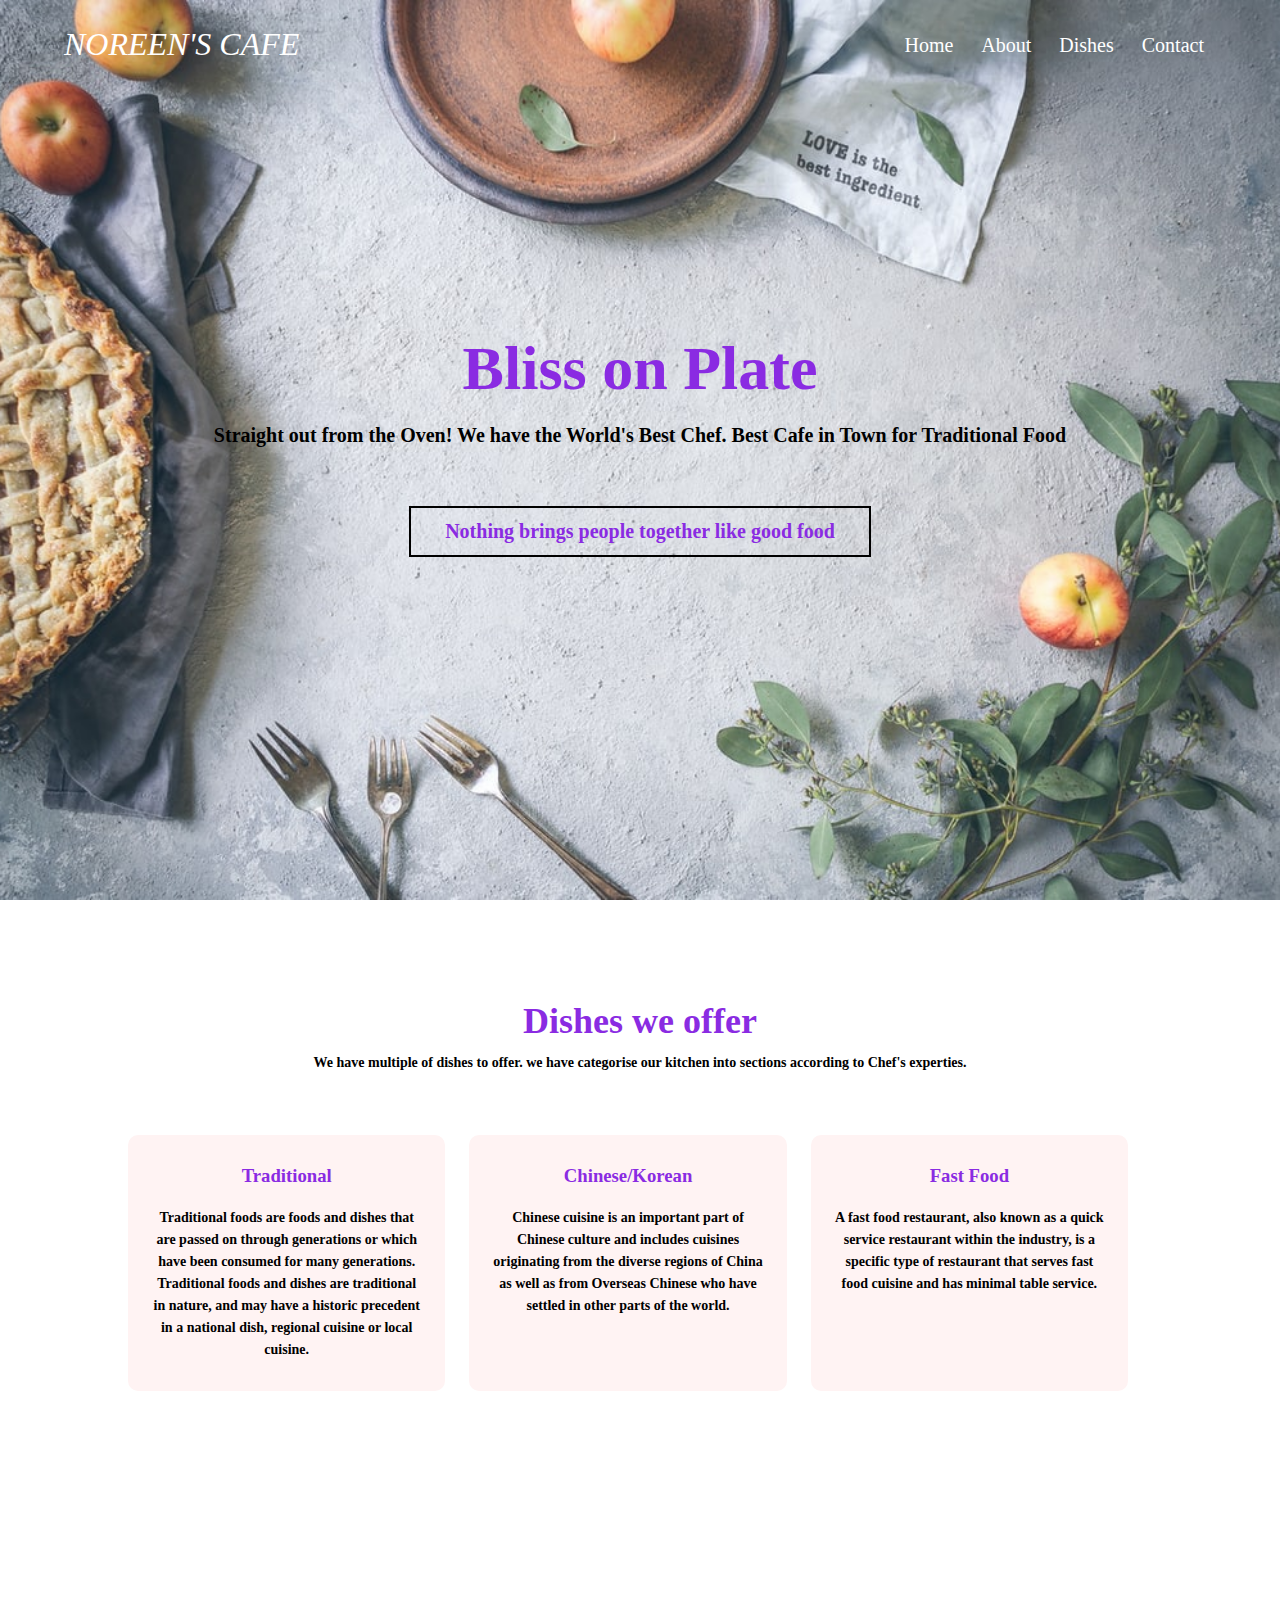
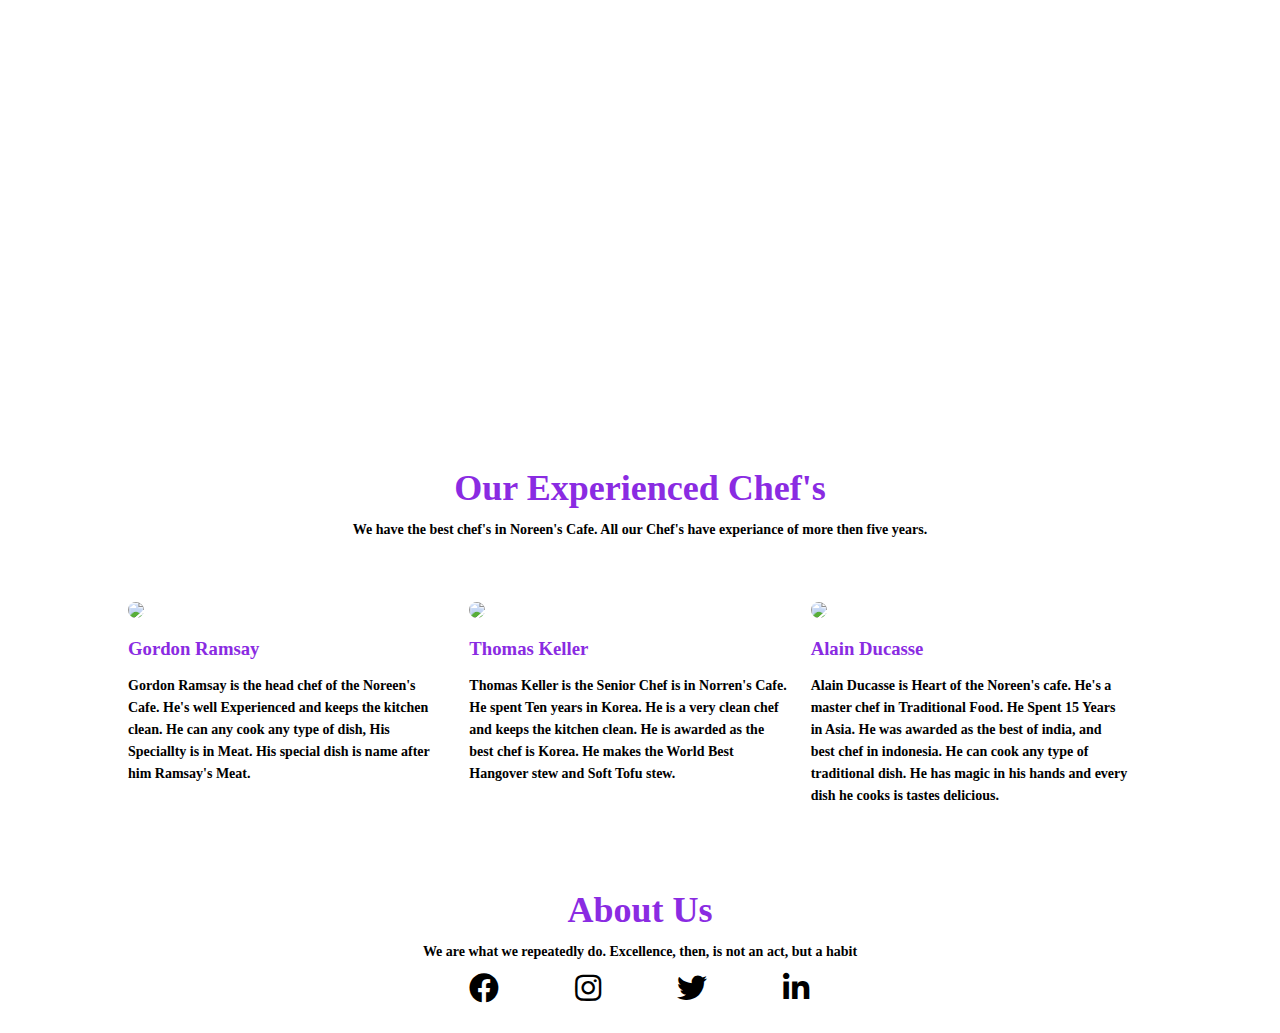
==== Index.html @ 7f660890 "init" ====
<!DOCTYPE html>
<html lang="en-US">
    <head>
        <meta name="viewport" content="widt=device-width, initial-scale=1.0">
        <title>Welcome To Noreen's Cafe</title>
        <link rel="stylesheet" href="style.css">
        <link rel="stylesheet" href="https://pro.fontawesome.com/releases/v5.10.0/css/all.css"/>
    </head>
    <body>
        <section class="header">
            <nav>
                <a class="cafe" href="Index.html">NOREEN'S CAFE</a>
                <div class="nav-links" id="navlink"> 
                    <i class="fa fa-times" onclick="hidemenu()"></i>
                    <ul>
                        <li><a href="Index.html">Home</a></li>
                        <li><a href="About.html">About</a></li>
                        <li><a href="dishes.html">Dishes</a></li>
                        <li><a href="Contact.html">Contact</a></li>
                    </ul>
                </div>
                <i class="fa fa-bars" onclick="showmenu()"></i>
            </nav>
            <div class="text-box">
                    <h1>Bliss on Plate</h1>
                    <p>Straight out from the Oven! We have the World's Best Chef. Best Cafe in Town for Traditional Food</p>
                    <h3 class="btn">Nothing brings people together like good food</h3>
            </div>
        </section>
        <!-------Dishes we offer-->
        <section class="dishes">
            <h1>Dishes we offer</h1>
            <p>We have multiple of dishes to offer. we have categorise our kitchen into sections according to Chef's experties.</p>
            <div class="row">
                    <div class="dishes-col">
                    <a href="dishes.html"><h3>Traditional</h3></a>
                    <a href="dishes.html"><p>Traditional foods are foods and dishes that are passed on through generations or which have been consumed for many generations.
                        Traditional foods and dishes are traditional in nature, and may have a historic precedent in a national dish, 
                        regional cuisine or local cuisine.</p></a>
                    </div>
                <div class="dishes-col">
                    <a href="dishes.html"><h3>Chinese/Korean</h3></a>
                    <a href="dishes.html"><p>Chinese cuisine is an important part of Chinese culture and includes cuisines originating from the diverse regions of China 
                        as well as from Overseas Chinese who have settled in other parts of the world.</p></a>
                </div>
                <div class="dishes-col">
                    <a href="dishes.html"><h3>Fast Food</h3></a>
                    <a href="dishes.html"><p>A fast food restaurant, also known as a quick service restaurant within the industry, 
                        is a specific type of restaurant that serves fast food cuisine and has minimal table service.</p></a>
                </div>
            </div>
        </section>
        <!--Video's-->
        <section class="video">
            <div class="videowrapper">
                <iframe  src="https://www.youtube.com/embed/PZ4pctQMdg4" title="YouTube video player" frameborder="0" allowfullscreen></iframe>
            </div>
        </section>
        <!--Our Chef's-->
        <section class="chef">
            <h1>Our Experienced Chef's</h1>
            <p>We have the best chef's in Noreen's Cafe. All our Chef's have experiance of more then five years.</p>
            <div class="row">
                <div class="chef-col">
                    <img src="images/chef6.jpg">
                    <h3>Gordon Ramsay</h3>
                    <p>Gordon Ramsay is the head chef of the Noreen's Cafe. He's well Experienced and keeps the kitchen clean. He can any cook any type of dish,
                        His Speciallty is in Meat. His special dish is name after him Ramsay's Meat.
                    </p>
                </div>
                <div class="chef-col">
                    <img src="images/chef4.jpg">
                    <h3>Thomas Keller</h3>
                    <p>Thomas Keller is the Senior Chef is in Norren's Cafe. He spent Ten years in Korea. He is a very clean chef and keeps the kitchen clean.
                        He is awarded as the best chef is Korea. He makes the World Best Hangover stew and Soft Tofu stew.
                    </p>
                </div>
                <div class="chef-col">
                    <img src="images/chef5.jpg">
                    <h3>Alain Ducasse</h3>
                    <p>Alain Ducasse is Heart of the Noreen's cafe. He's a master chef in Traditional Food. He Spent 15 Years in Asia. He was awarded as the best of india, and best chef in indonesia.
                        He can cook any type of traditional dish. He has magic in his hands and every dish he cooks is tastes delicious.
                    </p>
                </div>
            </div>
        </section>
        <section class="footer">
            <h1>About Us</h4>
            <p>We are what we repeatedly do. Excellence, then, is not an act, but a habit</p>
            <div class="icons">
                <i class="fab fa-facebook"></i>
                <i class="fab fa-instagram"></i>
                <i class="fab fa-twitter"></i>
                <i class="fab fa-linkedin-in"></i>
            </div>
        </section>
        






        <!--Script for toggle menu-->
        <script>
            var navlink = document.getElementById("navlink");
            function showmenu(){
                navlink.style.right = "0";
            }
            function hidemenu(){
                navlink.style.right = "-200px";
            }
        </script>
    </body>
</html>
---- style.css ----
*{
    margin:0;
    padding: 0;
    font-family:cursive;
}
.header{
    min-height: 100vh;
    width: 100%;
    background-image: url(Images/home6.jpg);
    background-position: center;
    background-size: cover;
    position: relative;
}
.header2{
    min-height: 100vh;
    width: 100%;
    background-image: url(Images/home7.jpg);
    background-position: center;
    background-size: cover;
    position: relative;
}
.header3{
    min-height: 80vh;
    width: 100%;
    background-image: url(Images/contact.jpg);
    background-position: center;
    background-size: cover;
    position: relative;
}
.header4{
    min-height: 30vh;
    width: 100%;
    background-position: center;
    background-size: cover;
    position: relative;
}
nav{
    display: flex;
    padding: 2% 5%;
    justify-content: space-between;
    align-items: center;
}
.cafe{
    color: white;
    font-size:xx-large;
    text-decoration: none;
    font-style: italic;
}
.cafe::after{
    content: '';
    width: 0%;
    height: 2px;
    background: red;
    display: block;
    margin: auto;
    transition: 0.5s;
}
.cafe:hover::after{
    width: 150px;
}
.nav-links{
    flex: 1;
    text-align: right;
}
.nav-links ul li{
    list-style: none;
    display: inline-block;
    padding: 8px 12px;
    position: relative;
}
.nav-links a{
    color: white;
    text-decoration: none;
    font-size: 20px;
}
.text-box{
    width: 90%;
    color:black;
    position: absolute;
    top: 50%;
    left: 50%;
    transform: translate(-50%,-50%);
    text-align: center;
}
.text-box h1{
    font-size: 62px;
    color:blueviolet;
}
.text-box p{
    margin: 10px 0 40px;
    color:black;
    font-size: 20px;
    font-weight: bold;
}
.btn{
    display: inline-block;
    text-decoration: none;
    color: blueviolet;
    border: 2px solid black;
    padding: 12px 34px;
    font-size: 20px;
    background: transparent;
    position: relative;
    cursor: pointer;
}
.btn:hover{
    border: 2px solid olivedrab;
    background: olivedrab;
    transition: 1s;
    color: aliceblue;
}
nav .fa{
    display: none;
}
@media(max-width: 700px){
    .cafe{
        margin-top: 30px;
    }
    .text-box p{
        margin: 10px 0 40px;
        color:black;
        font-size: 10px;
        font-weight: bold;
    }
    .btn{
        display: inline-block;
        text-decoration: none;
        color: blueviolet;
        border: 2px solid black;
        padding: 12px 34px;
        font-size: 14px;
        background: transparent;
        position: relative;
        cursor: pointer;
    }
    .nav-links ul li{
        display: block;
    }
    .nav-links{
        position: absolute;
        background: blueviolet;
        height: 100vh;
        width: 200px;
        top: 0;
        right: -200px;
        text-align: left;
        z-index: 2;
        transition: 1s;
    }
    nav .fa{
        display: block;
        color: whitesmoke;
        margin: 10px;
        font-size: 22px;
        cursor: pointer;
    }
    .nav-links ul{
        padding: 30px;
    }
}

/*-----dishes------*/

.dishes{
    width: 80%;
    margin: auto;
    text-align: center;
    padding-top: 100px;
}
a{
    text-decoration: none;
    color: black;
}
h1{
    color:blueviolet;
    font-size: 36px;
    font-weight: 600;
}
p{
    font-size: 14px;
    font-weight: bold;
    line-height: 22px;
    padding: 10px;
}

.row{
    margin-top: 5%;
    display: flex;
    justify-content: space-between;
}
.dishes-col{
    flex-basis: 31%;
    background: #fff3f3;
    border-radius: 10px;
    margin-bottom: 5%;
    padding: 20px 12px;
    box-sizing: border-box;
}
h3{
    color: blueviolet;
    text-align: center;
    font-weight: 600;
    margin: 10px 0;
}
.dishes-col:hover{
    box-shadow: 0 0 20px 0px ;
}
@media(max-width:700px) {
    .row{
        flex-direction: column;
    }
}
/*-Video-*/
.video{
    margin: 0 auto;
    width: 80%;
}
.videowrapper {
    position: relative;
    padding-bottom: 20%;
    padding-top: 20px;
    height: 0px;
}
.videowrapper iframe{
    position: absolute;
    padding-bottom: 10%;
    left: 10%;
    top: 0px;
    right: 0px;
    bottom: 0px;
    height: 200%;
    width: 80%;
}
.chef{
    width: 80%;
    margin: auto;
    margin-top: 400px;
    text-align: center;
}
.chef-col{
    flex-basis: 31%;
    border-radius: 10px;
    margin-bottom: 5%;
    text-align: left;
}
.chef-col img{
    width: 100%;
    border-radius: 10px;
}
.chef-col p{
    padding: 0%;
}
.chef-col h3{
    margin-top: 16px;
    margin-bottom: 15px;
    text-align: left;
}
@media (max-width: 700px) {
    .chef{
        margin-top: 150px;
    }
    .header4 h3{
        margin-top: 50px;
    }
}
.footer{
    width: 100%;
    text-align: center;
    padding: 30px 0;
}
/* Dishes*/
.dish{
    width: 80%;
    margin: auto;
    text-align: center;
}
.dish-col{
    flex-basis: 45%;
    border-radius: 10px;
    margin-bottom: 5%;
    text-align: center;
}
.dish img{
    width: 100%;
    border-radius: 10px;
}
.dish h1{
    margin-top: 30px;
}

.dish-coll{
    flex-basis: auto;
    border-radius: 10px;
    margin-bottom: 5%;
    text-align: center;
}
.dish-colll{
    flex-basis: 31%;
    border-radius: 10px;
    margin-bottom: 5%;
    text-align: left;
}
.map{
    width: 80%;
    margin: auto;
    text-align: center;
    margin-bottom: 30px;
}
.map h1{
    margin-top: 30px;
}
.map iframe{
    width: 100%;
    min-height: 60vh;
}
.header4 h3{
    color: black;
    text-align: center;
}
.header4 h1{
    color: black;
    text-align: center;
    font-size: 60px;
}
.chef-about{
    display: block;
    position: relative;
    width: 200px;
    height: 200px;
    overflow: hidden;
    border-radius: 50%;
    margin-left: auto;
    margin-right: auto;
}
.chef-about img{
    width: auto;
    height: 100%;
    margin-left: -50px;
}
.bio{
    width: 80%;
    margin: auto;
    text-align: center;
    margin-top: 30px;
    margin-bottom: 30px;
}

.fab{
    width: 100px;
    font-size: 30px;
}

.note{
    width: 40%;
    margin: auto;
    border-radius: 5px;
    
    padding: 20px;
}
.note h1{
    text-align: center;
}
input[type=text], select, textarea {
    width: 100%;
    padding: 12px;
    border: 1px solid #ccc;
    border-radius: 4px;
    resize: vertical;
  }
  
  input[type=submit] {
    background-color: #4CAF50;
    color: white;
    padding: 12px 20px;
    border: none;
    border-radius: 4px;
    cursor: pointer;
    float: right;
  }
  
  input[type=submit]:hover {
    background-color: #45a049;
  }
  .col-25 {
    width: 20%;
    margin-top: 6px;
  }
  
  .col-75 {
    float: left;
    width: 50%;
    margin-top: 6px;
  }
  
  /* Clear floats after the columns */
  .row:after {
    content: "";
    display: table;
    clear: both;
  }
  
  /* Responsive layout - when the screen is less than 600px wide, make the two columns stack on top of each other instead of next to each other */
  @media screen and (max-width: 600px) {
    .col-25, .col-75, input[type=submit] {
      width: 100%;
      margin-top: 0;
    }
  }
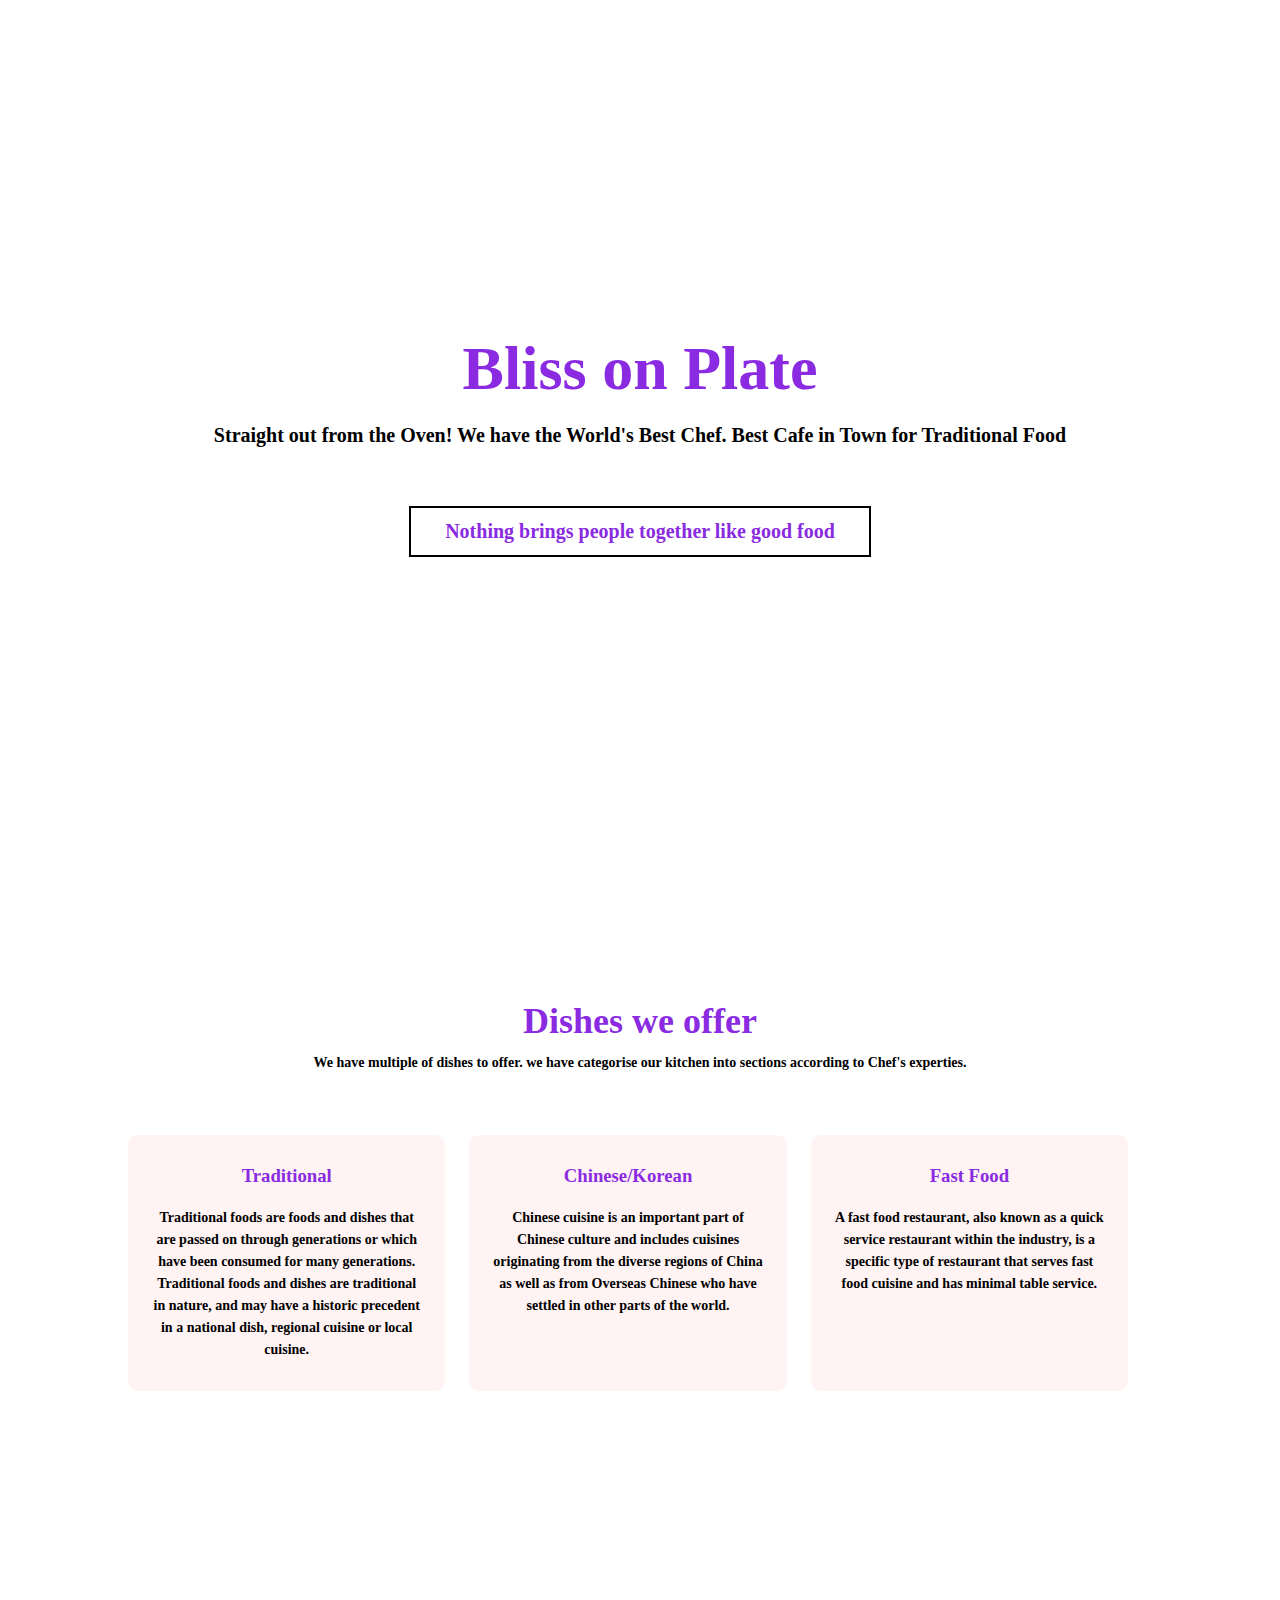
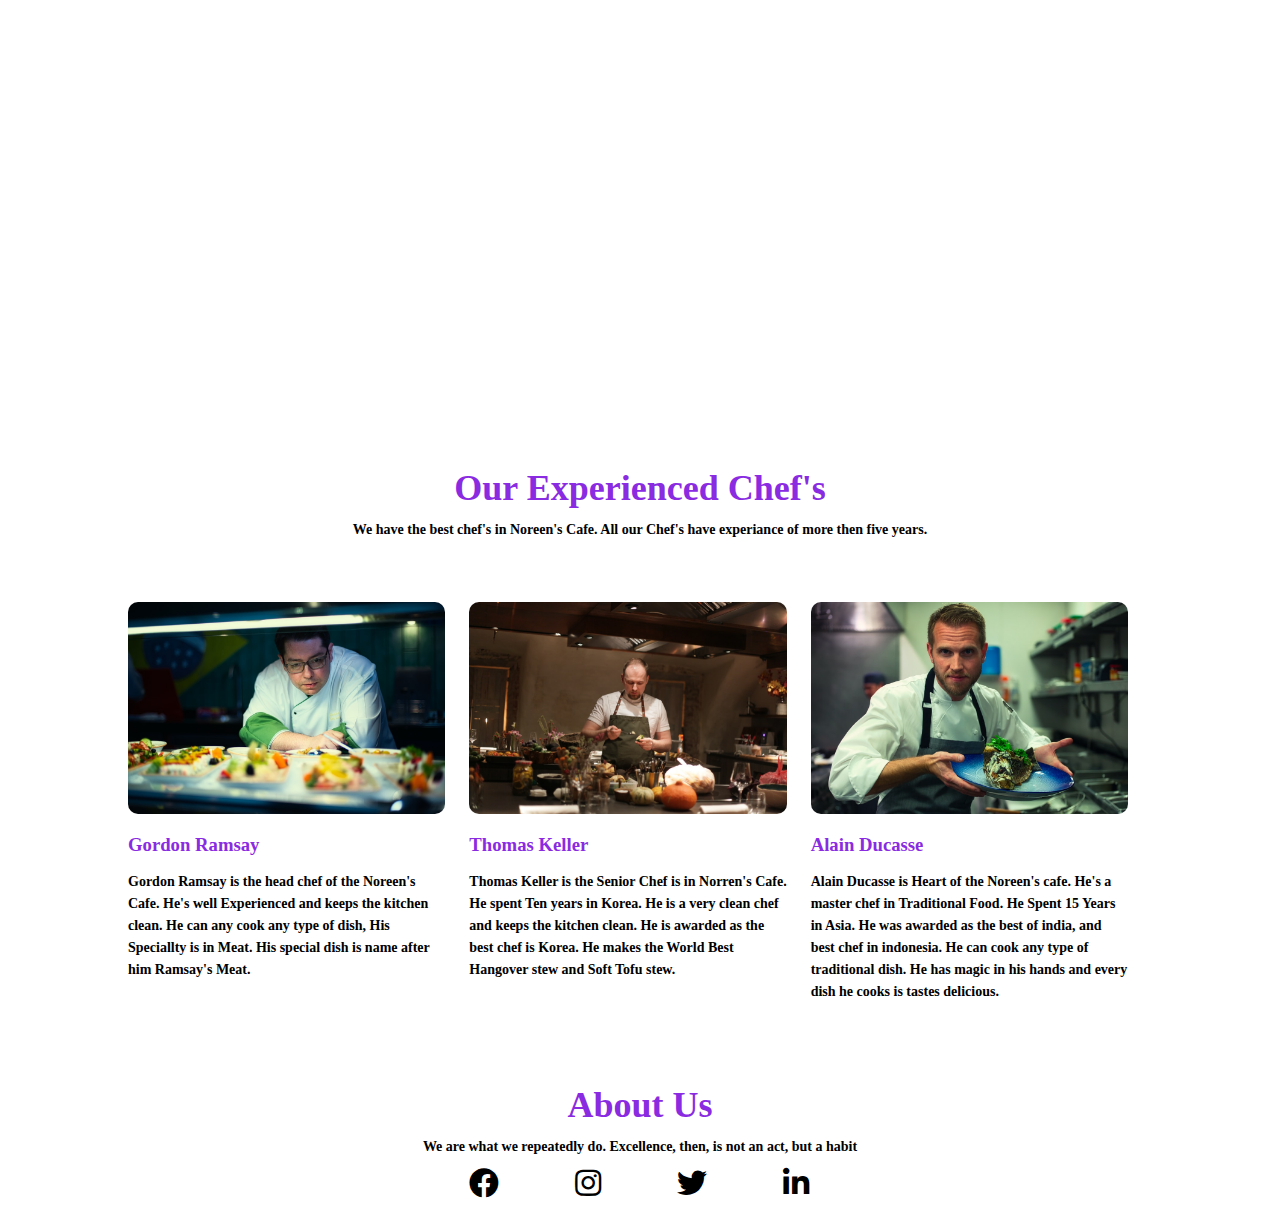
==== commit 1740b8ba: "assetsfolder" ====
--- a/Index.html
+++ b/Index.html
@@ -3,7 +3,7 @@
     <head>
         <meta name="viewport" content="widt=device-width, initial-scale=1.0">
         <title>Welcome To Noreen's Cafe</title>
-        <link rel="stylesheet" href="style.css">
+        <link rel="stylesheet" href="assets/Style/style.css">
         <link rel="stylesheet" href="https://pro.fontawesome.com/releases/v5.10.0/css/all.css"/>
     </head>
     <body>
@@ -62,21 +62,21 @@
             <p>We have the best chef's in Noreen's Cafe. All our Chef's have experiance of more then five years.</p>
             <div class="row">
                 <div class="chef-col">
-                    <img src="images/chef6.jpg">
+                    <img src="assets/Images/chef6.jpg">
                     <h3>Gordon Ramsay</h3>
                     <p>Gordon Ramsay is the head chef of the Noreen's Cafe. He's well Experienced and keeps the kitchen clean. He can any cook any type of dish,
                         His Speciallty is in Meat. His special dish is name after him Ramsay's Meat.
                     </p>
                 </div>
                 <div class="chef-col">
-                    <img src="images/chef4.jpg">
+                    <img src="assets/Images/chef4.jpg">
                     <h3>Thomas Keller</h3>
                     <p>Thomas Keller is the Senior Chef is in Norren's Cafe. He spent Ten years in Korea. He is a very clean chef and keeps the kitchen clean.
                         He is awarded as the best chef is Korea. He makes the World Best Hangover stew and Soft Tofu stew.
                     </p>
                 </div>
                 <div class="chef-col">
-                    <img src="images/chef5.jpg">
+                    <img src="assets/Images/chef5.jpg">
                     <h3>Alain Ducasse</h3>
                     <p>Alain Ducasse is Heart of the Noreen's cafe. He's a master chef in Traditional Food. He Spent 15 Years in Asia. He was awarded as the best of india, and best chef in indonesia.
                         He can cook any type of traditional dish. He has magic in his hands and every dish he cooks is tastes delicious.
--- a/assets/Style/style.css
+++ b/assets/Style/style.css
@@ -0,0 +1,408 @@
+*{
+    margin:0;
+    padding: 0;
+    font-family:cursive;
+}
+.header{
+    min-height: 100vh;
+    width: 100%;
+    background-image: url(Images/home6.jpg);
+    background-position: center;
+    background-size: cover;
+    position: relative;
+}
+.header2{
+    min-height: 100vh;
+    width: 100%;
+    background-image: url(Images/home7.jpg);
+    background-position: center;
+    background-size: cover;
+    position: relative;
+}
+.header3{
+    min-height: 80vh;
+    width: 100%;
+    background-image: url(Images/contact.jpg);
+    background-position: center;
+    background-size: cover;
+    position: relative;
+}
+.header4{
+    min-height: 30vh;
+    width: 100%;
+    background-position: center;
+    background-size: cover;
+    position: relative;
+}
+nav{
+    display: flex;
+    padding: 2% 5%;
+    justify-content: space-between;
+    align-items: center;
+}
+.cafe{
+    color: white;
+    font-size:xx-large;
+    text-decoration: none;
+    font-style: italic;
+}
+.cafe::after{
+    content: '';
+    width: 0%;
+    height: 2px;
+    background: red;
+    display: block;
+    margin: auto;
+    transition: 0.5s;
+}
+.cafe:hover::after{
+    width: 150px;
+}
+.nav-links{
+    flex: 1;
+    text-align: right;
+}
+.nav-links ul li{
+    list-style: none;
+    display: inline-block;
+    padding: 8px 12px;
+    position: relative;
+}
+.nav-links a{
+    color: white;
+    text-decoration: none;
+    font-size: 20px;
+}
+.text-box{
+    width: 90%;
+    color:black;
+    position: absolute;
+    top: 50%;
+    left: 50%;
+    transform: translate(-50%,-50%);
+    text-align: center;
+}
+.text-box h1{
+    font-size: 62px;
+    color:blueviolet;
+}
+.text-box p{
+    margin: 10px 0 40px;
+    color:black;
+    font-size: 20px;
+    font-weight: bold;
+}
+.btn{
+    display: inline-block;
+    text-decoration: none;
+    color: blueviolet;
+    border: 2px solid black;
+    padding: 12px 34px;
+    font-size: 20px;
+    background: transparent;
+    position: relative;
+    cursor: pointer;
+}
+.btn:hover{
+    border: 2px solid olivedrab;
+    background: olivedrab;
+    transition: 1s;
+    color: aliceblue;
+}
+nav .fa{
+    display: none;
+}
+@media(max-width: 700px){
+    .cafe{
+        margin-top: 30px;
+    }
+    .text-box p{
+        margin: 10px 0 40px;
+        color:black;
+        font-size: 10px;
+        font-weight: bold;
+    }
+    .btn{
+        display: inline-block;
+        text-decoration: none;
+        color: blueviolet;
+        border: 2px solid black;
+        padding: 12px 34px;
+        font-size: 14px;
+        background: transparent;
+        position: relative;
+        cursor: pointer;
+    }
+    .nav-links ul li{
+        display: block;
+    }
+    .nav-links{
+        position: absolute;
+        background: blueviolet;
+        height: 100vh;
+        width: 200px;
+        top: 0;
+        right: -200px;
+        text-align: left;
+        z-index: 2;
+        transition: 1s;
+    }
+    nav .fa{
+        display: block;
+        color: whitesmoke;
+        margin: 10px;
+        font-size: 22px;
+        cursor: pointer;
+    }
+    .nav-links ul{
+        padding: 30px;
+    }
+}
+
+/*-----dishes------*/
+
+.dishes{
+    width: 80%;
+    margin: auto;
+    text-align: center;
+    padding-top: 100px;
+}
+a{
+    text-decoration: none;
+    color: black;
+}
+h1{
+    color:blueviolet;
+    font-size: 36px;
+    font-weight: 600;
+}
+p{
+    font-size: 14px;
+    font-weight: bold;
+    line-height: 22px;
+    padding: 10px;
+}
+
+.row{
+    margin-top: 5%;
+    display: flex;
+    justify-content: space-between;
+}
+.dishes-col{
+    flex-basis: 31%;
+    background: #fff3f3;
+    border-radius: 10px;
+    margin-bottom: 5%;
+    padding: 20px 12px;
+    box-sizing: border-box;
+}
+h3{
+    color: blueviolet;
+    text-align: center;
+    font-weight: 600;
+    margin: 10px 0;
+}
+.dishes-col:hover{
+    box-shadow: 0 0 20px 0px ;
+}
+@media(max-width:700px) {
+    .row{
+        flex-direction: column;
+    }
+}
+/*-Video-*/
+.video{
+    margin: 0 auto;
+    width: 80%;
+}
+.videowrapper {
+    position: relative;
+    padding-bottom: 20%;
+    padding-top: 20px;
+    height: 0px;
+}
+.videowrapper iframe{
+    position: absolute;
+    padding-bottom: 10%;
+    left: 10%;
+    top: 0px;
+    right: 0px;
+    bottom: 0px;
+    height: 200%;
+    width: 80%;
+}
+.chef{
+    width: 80%;
+    margin: auto;
+    margin-top: 400px;
+    text-align: center;
+}
+.chef-col{
+    flex-basis: 31%;
+    border-radius: 10px;
+    margin-bottom: 5%;
+    text-align: left;
+}
+.chef-col img{
+    width: 100%;
+    border-radius: 10px;
+}
+.chef-col p{
+    padding: 0%;
+}
+.chef-col h3{
+    margin-top: 16px;
+    margin-bottom: 15px;
+    text-align: left;
+}
+@media (max-width: 700px) {
+    .chef{
+        margin-top: 150px;
+    }
+    .header4 h3{
+        margin-top: 50px;
+    }
+}
+.footer{
+    width: 100%;
+    text-align: center;
+    padding: 30px 0;
+}
+/* Dishes*/
+.dish{
+    width: 80%;
+    margin: auto;
+    text-align: center;
+}
+.dish-col{
+    flex-basis: 45%;
+    border-radius: 10px;
+    margin-bottom: 5%;
+    text-align: center;
+}
+.dish img{
+    width: 100%;
+    border-radius: 10px;
+}
+.dish h1{
+    margin-top: 30px;
+}
+
+.dish-coll{
+    flex-basis: auto;
+    border-radius: 10px;
+    margin-bottom: 5%;
+    text-align: center;
+}
+.dish-colll{
+    flex-basis: 31%;
+    border-radius: 10px;
+    margin-bottom: 5%;
+    text-align: left;
+}
+.map{
+    width: 80%;
+    margin: auto;
+    text-align: center;
+    margin-bottom: 30px;
+}
+.map h1{
+    margin-top: 30px;
+}
+.map iframe{
+    width: 100%;
+    min-height: 60vh;
+}
+.header4 h3{
+    color: black;
+    text-align: center;
+}
+.header4 h1{
+    color: black;
+    text-align: center;
+    font-size: 60px;
+}
+.chef-about{
+    display: block;
+    position: relative;
+    width: 200px;
+    height: 200px;
+    overflow: hidden;
+    border-radius: 50%;
+    margin-left: auto;
+    margin-right: auto;
+}
+.chef-about img{
+    width: auto;
+    height: 100%;
+    margin-left: -50px;
+}
+.bio{
+    width: 80%;
+    margin: auto;
+    text-align: center;
+    margin-top: 30px;
+    margin-bottom: 30px;
+}
+
+.fab{
+    width: 100px;
+    font-size: 30px;
+}
+
+.note{
+    width: 40%;
+    margin: auto;
+    border-radius: 5px;
+    
+    padding: 20px;
+}
+.note h1{
+    text-align: center;
+}
+input[type=text], select, textarea {
+    width: 100%;
+    padding: 12px;
+    border: 1px solid #ccc;
+    border-radius: 4px;
+    resize: vertical;
+  }
+  
+  input[type=submit] {
+    background-color: #4CAF50;
+    color: white;
+    padding: 12px 20px;
+    border: none;
+    border-radius: 4px;
+    cursor: pointer;
+    float: right;
+  }
+  
+  input[type=submit]:hover {
+    background-color: #45a049;
+  }
+  .col-25 {
+    width: 20%;
+    margin-top: 6px;
+  }
+  
+  .col-75 {
+    float: left;
+    width: 50%;
+    margin-top: 6px;
+  }
+  
+  /* Clear floats after the columns */
+  .row:after {
+    content: "";
+    display: table;
+    clear: both;
+  }
+  
+  /* Responsive layout - when the screen is less than 600px wide, make the two columns stack on top of each other instead of next to each other */
+  @media screen and (max-width: 600px) {
+    .col-25, .col-75, input[type=submit] {
+      width: 100%;
+      margin-top: 0;
+    }
+  }
